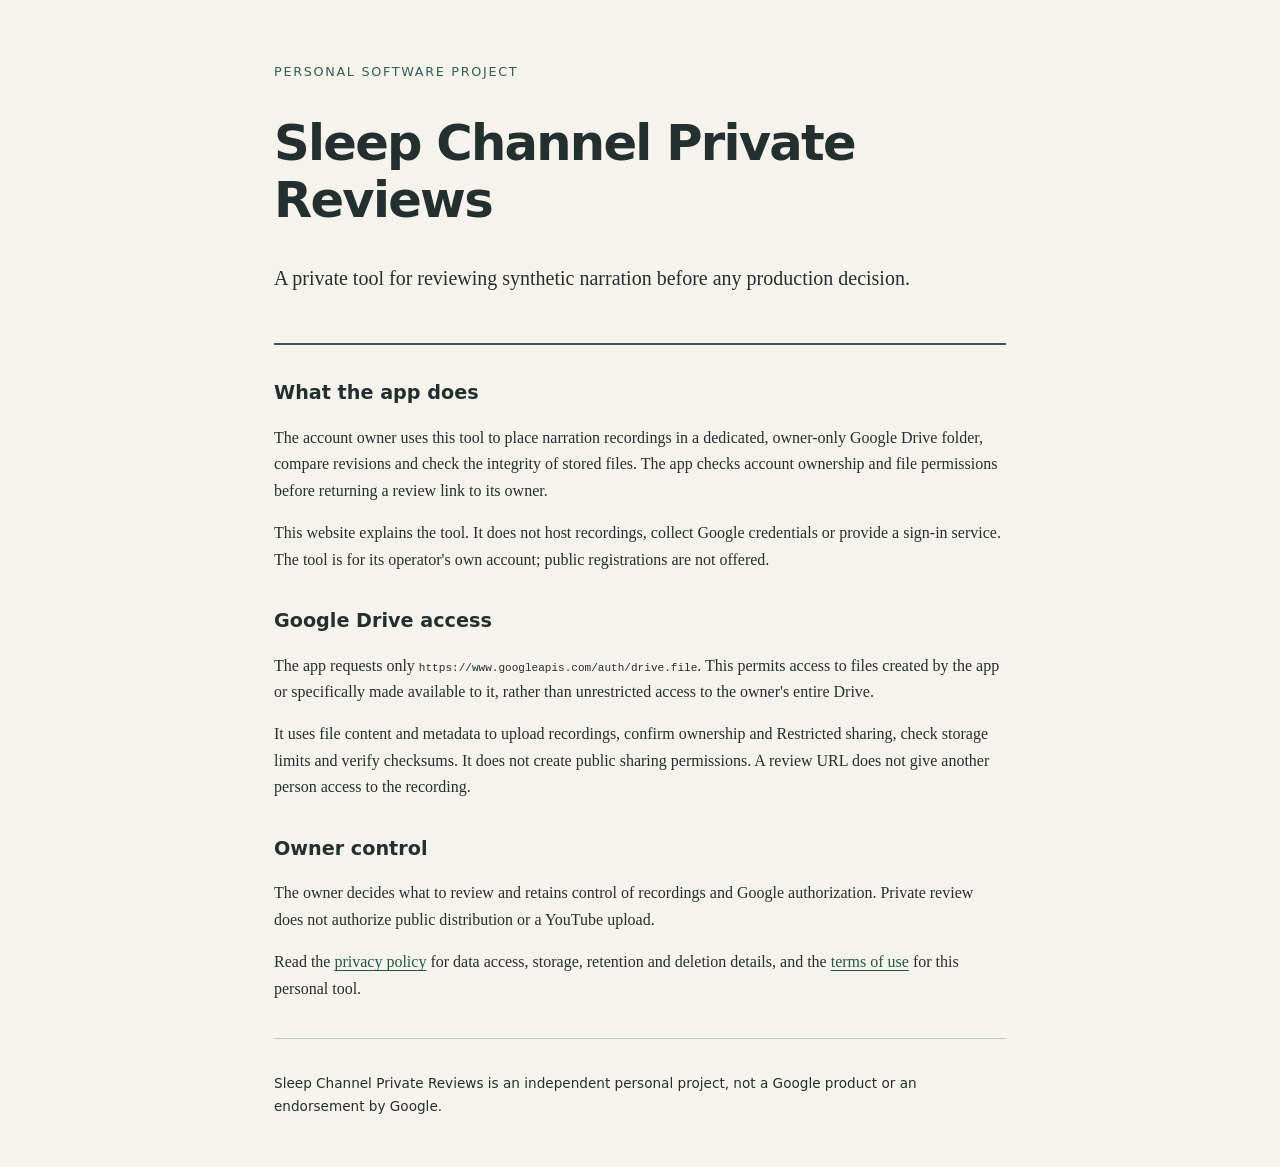
==== index.html @ 4ea775c0 "Publish approved OAuth informational pages" ====
<!doctype html>
<html lang="en">
<head>
  <meta charset="utf-8">
  <meta name="viewport" content="width=device-width, initial-scale=1">
  <meta name="description" content="Information about Sleep Channel Private Reviews, a personal tool for owner-only narration review.">
  <title>Sleep Channel Private Reviews</title>
  <link rel="stylesheet" href="style.css">
</head>
<body><main>
  <header><p class="eyebrow">Personal software project</p><h1>Sleep Channel Private Reviews</h1>
  <p class="lead">A private tool for reviewing synthetic narration before any production decision.</p></header>
  <section><h2>What the app does</h2>
  <p>The account owner uses this tool to place narration recordings in a dedicated, owner-only Google Drive folder, compare revisions and check the integrity of stored files. The app checks account ownership and file permissions before returning a review link to its owner.</p>
  <p>This website explains the tool. It does not host recordings, collect Google credentials or provide a sign-in service. The tool is for its operator's own account; public registrations are not offered.</p></section>
  <section><h2>Google Drive access</h2>
  <p>The app requests only <code>https://www.googleapis.com/auth/drive.file</code>. This permits access to files created by the app or specifically made available to it, rather than unrestricted access to the owner's entire Drive.</p>
  <p>It uses file content and metadata to upload recordings, confirm ownership and Restricted sharing, check storage limits and verify checksums. It does not create public sharing permissions. A review URL does not give another person access to the recording.</p></section>
  <section><h2>Owner control</h2>
  <p>The owner decides what to review and retains control of recordings and Google authorization. Private review does not authorize public distribution or a YouTube upload.</p>
  <p>Read the <a href="privacy.html">privacy policy</a> for data access, storage, retention and deletion details, and the <a href="terms.html">terms of use</a> for this personal tool.</p></section>
  <footer><p>Sleep Channel Private Reviews is an independent personal project, not a Google product or an endorsement by Google.</p></footer>
</main></body>
</html>
---- style.css ----
:root{color-scheme:light;font-family:Georgia,"Times New Roman",serif;background:#f6f3ed;color:#23302f;line-height:1.65}*{box-sizing:border-box}body{margin:0}main{max-width:780px;margin:auto;padding:48px 24px 36px}header{border-bottom:2px solid #315f55;padding-bottom:28px;margin-bottom:32px}h1,h2,.eyebrow,nav,footer{font-family:system-ui,sans-serif}h1{font-size:clamp(2rem,6vw,3.1rem);line-height:1.15;letter-spacing:-.035em}h2{font-size:1.2rem;margin-top:32px}.eyebrow{font-size:.8rem;text-transform:uppercase;letter-spacing:.13em;color:#315f55}.lead{font-size:1.25rem}a{color:#22584c;text-underline-offset:.2em}a:focus-visible{outline:3px solid #8d5c1a;outline-offset:4px}code{font-size:.85em;overflow-wrap:anywhere}footer{border-top:1px solid #bfc8c1;margin-top:36px;padding-top:20px;font-size:.85rem}nav{font-size:.9rem}@media(max-width:480px){main{padding:28px 20px}}
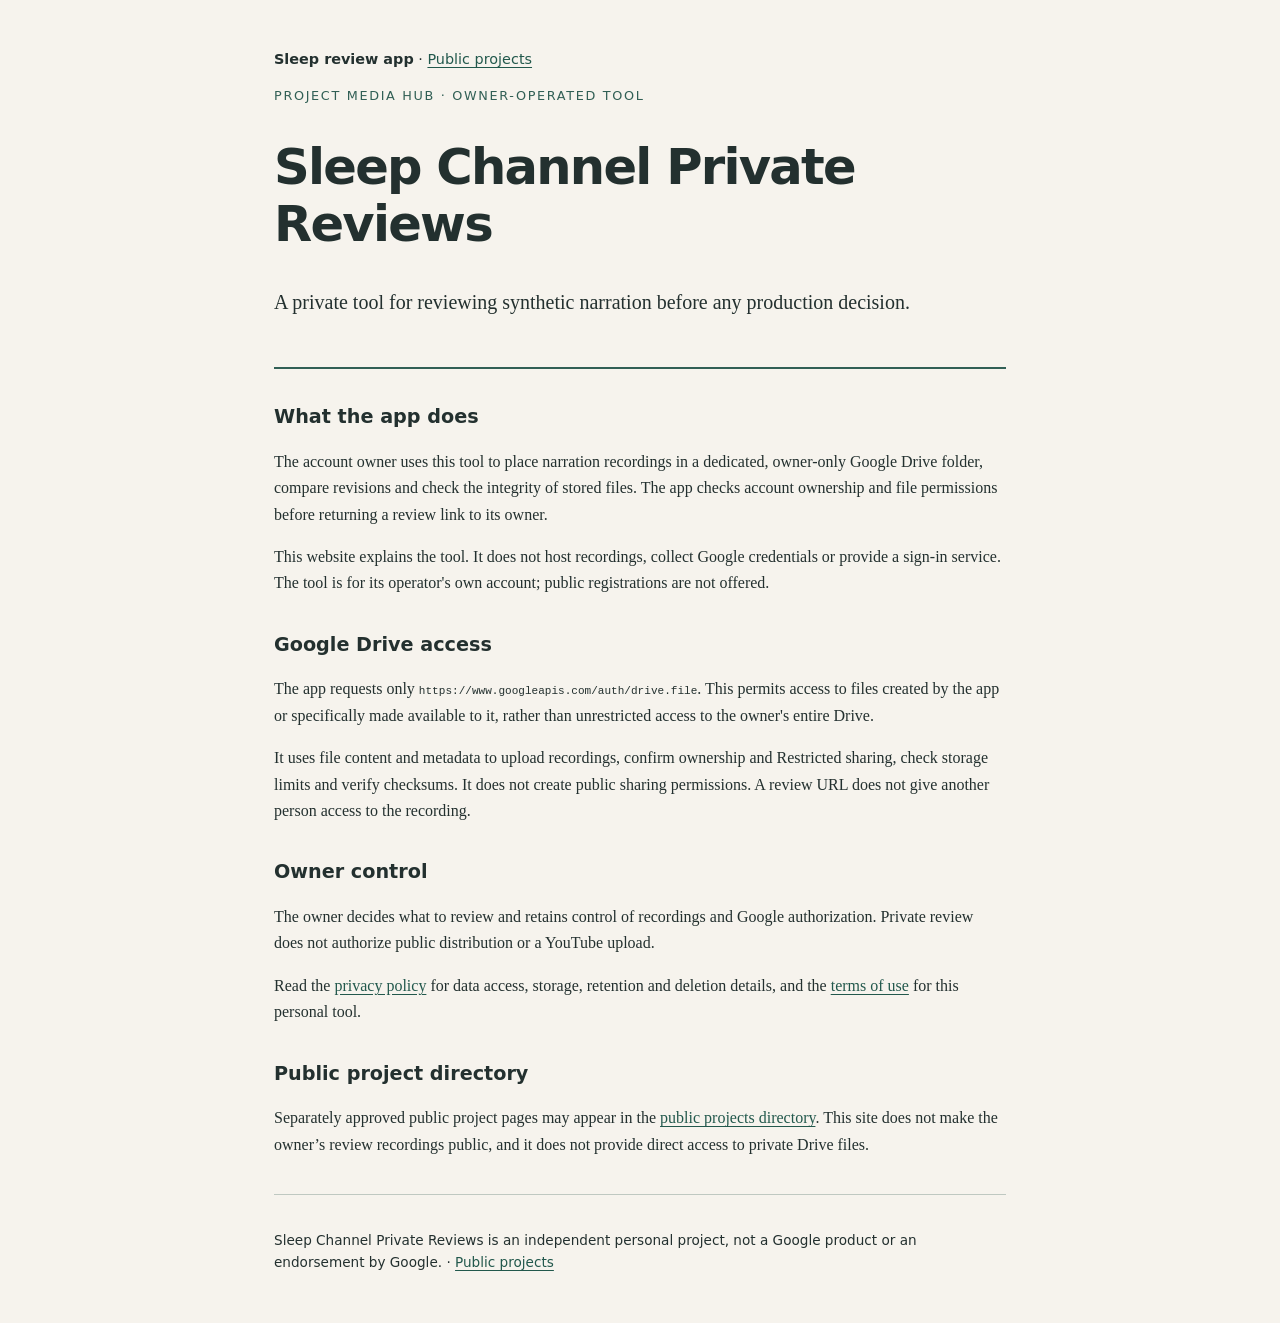
==== commit cf025e9c: "Rebrand Sleep OAuth homepage navigation with public project directory while retaining app identity" ====
--- a/index.html
+++ b/index.html
@@ -8,7 +8,8 @@
   <link rel="stylesheet" href="style.css">
 </head>
 <body><main>
-  <header><p class="eyebrow">Personal software project</p><h1>Sleep Channel Private Reviews</h1>
+  <nav aria-label="Site"><strong aria-current="page">Sleep review app</strong> · <a href="projects/">Public projects</a></nav>
+  <header><p class="eyebrow">Project Media Hub · Owner-operated tool</p><h1>Sleep Channel Private Reviews</h1>
   <p class="lead">A private tool for reviewing synthetic narration before any production decision.</p></header>
   <section><h2>What the app does</h2>
   <p>The account owner uses this tool to place narration recordings in a dedicated, owner-only Google Drive folder, compare revisions and check the integrity of stored files. The app checks account ownership and file permissions before returning a review link to its owner.</p>
@@ -19,6 +20,8 @@
   <section><h2>Owner control</h2>
   <p>The owner decides what to review and retains control of recordings and Google authorization. Private review does not authorize public distribution or a YouTube upload.</p>
   <p>Read the <a href="privacy.html">privacy policy</a> for data access, storage, retention and deletion details, and the <a href="terms.html">terms of use</a> for this personal tool.</p></section>
-  <footer><p>Sleep Channel Private Reviews is an independent personal project, not a Google product or an endorsement by Google.</p></footer>
+  <section aria-labelledby="public-projects"><h2 id="public-projects">Public project directory</h2>
+  <p>Separately approved public project pages may appear in the <a href="projects/">public projects directory</a>. This site does not make the owner’s review recordings public, and it does not provide direct access to private Drive files.</p></section>
+  <footer><p>Sleep Channel Private Reviews is an independent personal project, not a Google product or an endorsement by Google. · <a href="projects/">Public projects</a></p></footer>
 </main></body>
 </html>
